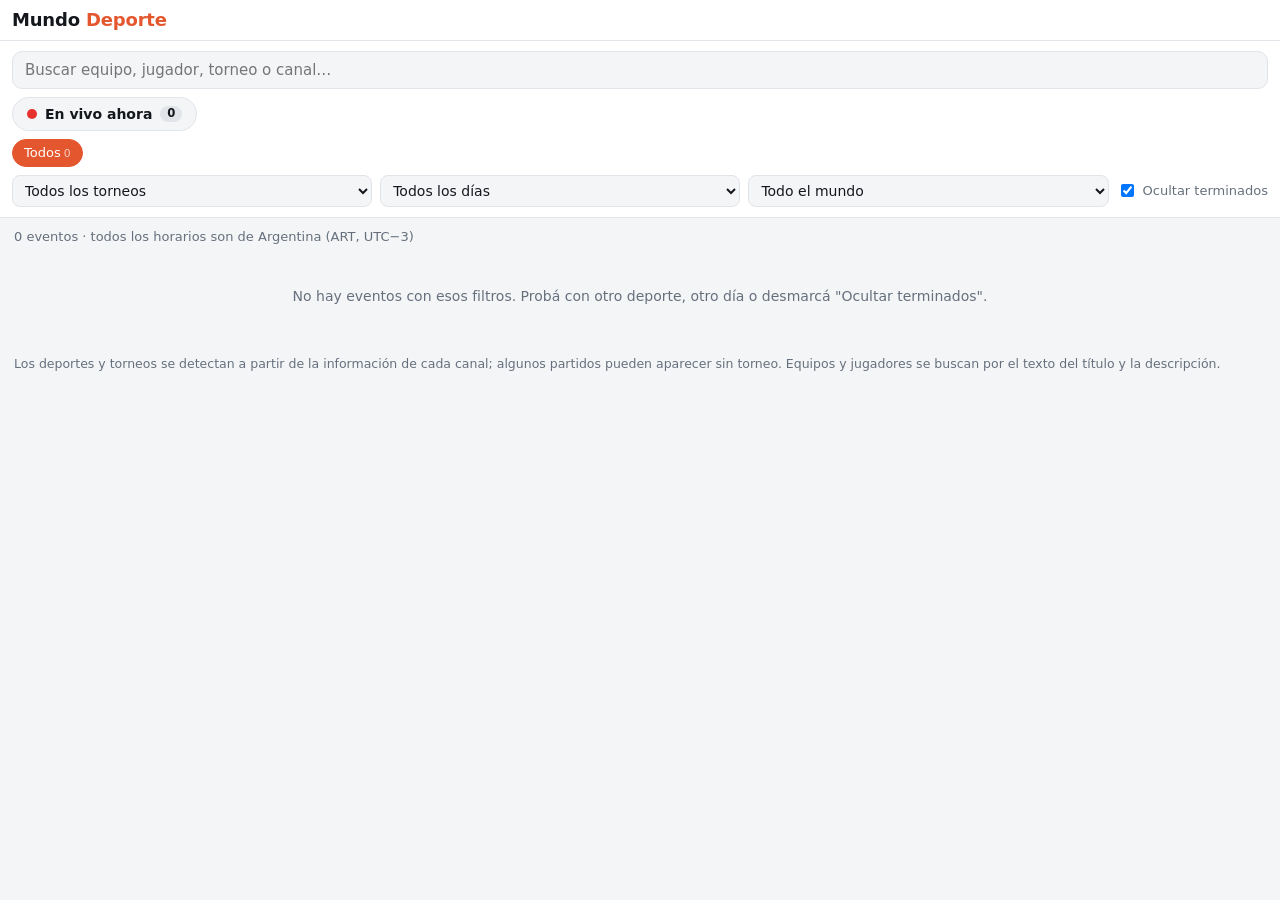
==== index.html @ c94057aa "Mundo Deporte: buscador mundial de deportes (torneos, equipos, jugadores, en vivo) Co-Authored-By: C" ====
<!doctype html>
<html lang="es-AR">
<head>
<meta charset="utf-8">
<meta name="viewport" content="width=device-width, initial-scale=1, viewport-fit=cover">
<title>Mundo Deporte</title>
<meta name="description" content="Todo el deporte del mundo: buscá por deporte, torneo, equipo o jugador y mirá canal y horario de Argentina.">
<meta name="theme-color" content="#0f1115">
<link rel="manifest" href="manifest.webmanifest">
<link rel="icon" href="icons/icon.svg" type="image/svg+xml">
<link rel="apple-touch-icon" href="icons/icon-192.png">
<meta name="apple-mobile-web-app-capable" content="yes">
<meta name="mobile-web-app-capable" content="yes">
<link rel="stylesheet" href="styles.css">
</head>
<body data-view="sports">
<header class="top">
  <div class="top-row">
    <h1>Mundo <span>Deporte</span></h1>
    <div class="actions" id="guideActions">
      <button id="zoomOut" class="icon-btn" aria-label="Alejar">−</button>
      <button id="zoomIn" class="icon-btn" aria-label="Acercar">+</button>
      <button id="nowBtn" class="pill strong">Ahora</button>
    </div>
  </div>
  <div class="tabs" role="tablist" aria-label="Sección">
    <button id="tabGuide" role="tab" aria-selected="true">📺 Guía</button>
    <button id="tabSports" role="tab" aria-selected="false">🏆 Deportes</button>
  </div>
  <div id="guideBar">
    <nav id="days" class="days" aria-label="Día"></nav>
    <div class="filters">
      <div id="providers" class="chips" role="group" aria-label="Proveedor"></div>
      <select id="category" aria-label="Categoría"></select>
      <input id="search" type="search" placeholder="Buscar canal o programa" aria-label="Buscar">
    </div>
    <div id="banner" class="banner" hidden></div>
  </div>
</header>

<main id="grid" class="grid" tabindex="0" aria-label="Grilla de programación"></main>
<section id="sports" class="sports" aria-label="Deportes" hidden></section>

<dialog id="sheet">
  <form method="dialog"><button class="close" aria-label="Cerrar">×</button></form>
  <div id="sheetBody"></div>
</dialog>

<script src="app.js"></script>
<script src="sports.js"></script>
</body>
</html>
---- styles.css ----
:root{
  --bg:#f4f5f7; --panel:#ffffff; --ink:#14171c; --muted:#66707d; --line:#e1e4e9;
  --accent:#e4572e; --now:#e4572e;
  --chan-w:92px; --row-h:58px; --ppm:4.2px; --head-h:34px;
  --c-news:#2f6fed; --c-sports:#1f9d62; --c-movies:#8a4fd6; --c-series:#c2477f;
  --c-kids:#e0912b; --c-docs:#0f8f9a; --c-music:#d6486a; --c-ent:#5b6678;
}
@media (prefers-color-scheme:dark){
  :root:not([data-theme="light"]){
    --bg:#0f1115; --panel:#181b21; --ink:#eef0f3; --muted:#98a1ad; --line:#272b33;
  }
}
*{box-sizing:border-box}
html,body{height:100%;margin:0}
body{background:var(--bg);color:var(--ink);font:14px/1.35 system-ui,-apple-system,"Segoe UI",Roboto,sans-serif;
  display:flex;flex-direction:column;-webkit-tap-highlight-color:transparent;overscroll-behavior:none}
.top{background:var(--panel);border-bottom:1px solid var(--line);padding:8px 12px 8px;padding-top:max(8px,env(safe-area-inset-top));flex:none}
.top-row{display:flex;align-items:center;justify-content:space-between;gap:8px}
h1{font-size:18px;margin:0;letter-spacing:-.01em}
h1 span{color:var(--accent)}
.actions{display:flex;gap:6px;align-items:center}
button,select,input{font:inherit;color:inherit}
.icon-btn,.pill{border:1px solid var(--line);background:var(--bg);border-radius:999px;height:32px;min-width:32px;padding:0 12px;cursor:pointer}
.icon-btn{padding:0;font-size:18px}
.pill.strong{background:var(--accent);border-color:var(--accent);color:#fff;font-weight:600}
.days{display:flex;gap:6px;overflow-x:auto;padding:8px 0 2px;scrollbar-width:none}
.days::-webkit-scrollbar{display:none}
.day{flex:1 0 auto;min-width:64px;border:1px solid var(--line);background:var(--bg);border-radius:10px;padding:5px 10px;cursor:pointer;text-align:center}
.day b{display:block;font-size:13px}
.day small{color:var(--muted);font-size:11px}
.day[aria-pressed="true"]{background:var(--ink);color:var(--bg);border-color:var(--ink)}
.day[aria-pressed="true"] small{color:inherit;opacity:.75}
.filters{display:flex;gap:8px;flex-wrap:wrap;align-items:center;padding-top:6px}
.chips{display:flex;gap:6px;flex-wrap:wrap}
.chip{border:1px solid var(--line);background:var(--bg);border-radius:999px;padding:4px 11px;cursor:pointer;font-size:13px}
.chip[aria-pressed="true"]{background:var(--accent);border-color:var(--accent);color:#fff}
select,input[type=search]{border:1px solid var(--line);background:var(--bg);border-radius:8px;height:32px;padding:0 8px}
input[type=search]{flex:1 1 150px;min-width:120px}
.banner{margin-top:8px;padding:6px 10px;border-radius:8px;background:#fff3cd;color:#5c4400;font-size:12.5px}
@media (prefers-color-scheme:dark){.banner{background:#3a3115;color:#ffe08a}}

.grid{flex:1;overflow:auto;position:relative;background:var(--bg);outline:none;-webkit-overflow-scrolling:touch}
.inner{position:relative;width:calc(var(--chan-w) + 1440 * var(--ppm))}
.ruler{position:sticky;top:0;z-index:5;height:var(--head-h);display:flex;background:var(--panel);border-bottom:1px solid var(--line)}
.ruler .corner{position:sticky;left:0;z-index:6;flex:none;width:var(--chan-w);background:var(--panel);border-right:1px solid var(--line)}
.ruler .hours{position:relative;flex:none;width:calc(1440 * var(--ppm))}
.hour{position:absolute;top:0;height:100%;padding:8px 0 0 6px;font-size:12px;color:var(--muted);border-left:1px solid var(--line);
  left:calc(var(--m) * var(--ppm));font-variant-numeric:tabular-nums}
.row{display:flex;height:var(--row-h);border-bottom:1px solid var(--line)}
.chan{position:sticky;left:0;z-index:4;flex:none;width:var(--chan-w);background:var(--panel);border-right:1px solid var(--line);
  display:flex;align-items:center;gap:4px;padding:0 6px;overflow:hidden}
.chan .name{font-weight:600;font-size:12.5px;line-height:1.15;flex:1;min-width:0;overflow:hidden;display:-webkit-box;-webkit-line-clamp:2;-webkit-box-orient:vertical}
.star{border:0;background:none;cursor:pointer;font-size:16px;color:var(--muted);padding:2px;line-height:1}
.star[aria-pressed="true"]{color:#f2b01e}
.track{position:relative;flex:none;width:calc(1440 * var(--ppm));
  background-image:linear-gradient(to right,var(--line) 1px,transparent 1px);background-size:calc(60 * var(--ppm)) 100%}
.prog{position:absolute;top:4px;bottom:4px;left:calc(var(--s) * var(--ppm));width:calc(var(--d) * var(--ppm) - 3px);
  background:var(--panel);border:1px solid var(--line);border-left:4px solid var(--cat,var(--c-ent));border-radius:8px;
  overflow:clip;cursor:pointer;text-align:left;padding:0;display:block}
.prog:focus-visible{outline:2px solid var(--accent)}
.prog .in{position:sticky;left:calc(var(--chan-w) + 6px);display:block;padding:4px 8px;max-width:max-content}
.prog b{display:block;font-size:13px;white-space:nowrap;overflow:hidden;text-overflow:ellipsis}
.prog small{display:block;color:var(--muted);font-size:11px;white-space:nowrap}
.prog.past{opacity:.55}
.prog.live{background:color-mix(in srgb,var(--cat) 14%,var(--panel));border-color:var(--cat)}
.prog.hit{outline:2px solid var(--accent)}
.nowline{position:absolute;top:0;bottom:0;width:2px;background:var(--now);z-index:3;pointer-events:none;
  left:calc(var(--chan-w) + var(--m) * var(--ppm))}
.nowline::before{content:"";position:absolute;top:var(--head-h);left:-4px;width:10px;height:10px;border-radius:50%;background:var(--now)}
.empty{padding:40px 16px;text-align:center;color:var(--muted)}
.t-news{--cat:var(--c-news)}.t-sports{--cat:var(--c-sports)}.t-movies{--cat:var(--c-movies)}.t-series{--cat:var(--c-series)}
.t-kids{--cat:var(--c-kids)}.t-docs{--cat:var(--c-docs)}.t-music{--cat:var(--c-music)}.t-ent{--cat:var(--c-ent)}

dialog{border:0;border-radius:16px;padding:20px;width:min(520px,calc(100vw - 24px));background:var(--panel);color:var(--ink);box-shadow:0 20px 60px #0007}
dialog::backdrop{background:#0008}
dialog .close{position:absolute;top:8px;right:10px;border:0;background:none;font-size:26px;cursor:pointer;color:var(--muted)}
#sheetBody h2{margin:0 28px 4px 0;font-size:20px;line-height:1.2}
#sheetBody .meta{color:var(--muted);margin-bottom:12px}
#sheetBody .tag{display:inline-block;background:var(--cat);color:#fff;border-radius:999px;padding:1px 10px;font-size:12px;margin-bottom:10px}
#sheetBody p{margin:0 0 10px}
@media (max-width:640px){
  :root{--chan-w:76px;--row-h:54px}
  h1{font-size:16px}
  dialog{margin:auto auto 0;border-bottom-left-radius:0;border-bottom-right-radius:0;width:100vw;max-width:100vw;padding-bottom:max(20px,env(safe-area-inset-bottom))}
}

/* ---------- Pestañas y sección Deportes ---------- */
[hidden]{display:none!important}
.tabs{display:flex;gap:6px;margin-top:8px}
.tabs button{flex:1;height:34px;border:1px solid var(--line);background:var(--bg);border-radius:10px;cursor:pointer;font-weight:600}
.tabs button[aria-selected="true"]{background:var(--ink);color:var(--bg);border-color:var(--ink)}
body[data-view="sports"] #guideBar,body[data-view="sports"] #grid,body[data-view="sports"] #guideActions{display:none}
.sports{flex:1;overflow:auto;background:var(--bg);-webkit-overflow-scrolling:touch}
.sp-bar{position:sticky;top:0;z-index:5;background:var(--panel);border-bottom:1px solid var(--line);padding:10px 12px}
.sp-bar input[type=search]{width:100%;height:38px;font-size:15px;padding:0 12px;border-radius:10px}
.sp-chips{display:flex;gap:6px;overflow-x:auto;padding:8px 0 4px;scrollbar-width:none}
.sp-chips::-webkit-scrollbar{display:none}
.sp-chips .chip{flex:none;white-space:nowrap}
.sp-chips .chip small{opacity:.7;margin-left:3px}
.sp-row{display:flex;gap:8px;flex-wrap:wrap;align-items:center;padding-top:4px}
.sp-row select{flex:1 1 130px;min-width:0}
.sp-row label{display:flex;gap:6px;align-items:center;font-size:13px;color:var(--muted);white-space:nowrap}
.sp-sum{padding:10px 14px 2px;color:var(--muted);font-size:13px}
.sp-day{position:sticky;top:var(--sp-bar-h,150px);margin:0;padding:8px 14px;background:var(--bg);font-size:13px;font-weight:700;color:var(--muted);text-transform:capitalize;z-index:3}
.ev{display:flex;gap:12px;align-items:center;width:calc(100% - 24px);margin:0 12px 8px;padding:10px 12px;text-align:left;
  background:var(--panel);border:1px solid var(--line);border-left:5px solid var(--cat,var(--c-ent));border-radius:10px;cursor:pointer}
.ev.past{opacity:.5}
.ev .when{flex:none;width:52px;font-variant-numeric:tabular-nums}
.ev .when b{display:block;font-size:15px}
.ev .when small{color:var(--muted);font-size:11px}
.ev .what{flex:1;min-width:0}
.ev .ttl{font-weight:600;line-height:1.25;overflow-wrap:anywhere}
.ev .sub{margin-top:3px;font-size:12.5px;color:var(--muted);display:flex;gap:6px;flex-wrap:wrap;align-items:center}
.ev .sub .tg{background:color-mix(in srgb,var(--cat) 16%,var(--panel));color:var(--ink);border-radius:999px;padding:0 8px}
.ev .sub .ch{font-weight:600;color:var(--ink)}
.ev .live{flex:none;background:#e5322d;color:#fff;font-size:11px;font-weight:700;border-radius:6px;padding:2px 6px}
.sp-more{display:block;margin:8px auto 24px;padding:8px 18px;border:1px solid var(--line);background:var(--panel);border-radius:999px;cursor:pointer}
.sp-note{margin:10px 14px 24px;font-size:12.5px;color:var(--muted)}
.s-futbol,.s-futsal{--cat:#1f9d62}.s-tenis,.s-padel,.s-tenis_mesa{--cat:#c9a40a}.s-basquet{--cat:#e0912b}.s-voley{--cat:#d6486a}
.s-automovilismo{--cat:#d93a3a}.s-rugby{--cat:#8a4fd6}.s-hockey,.s-golf{--cat:#0f8f9a}.s-combate,.s-lucha{--cat:#a33}
.s-nfl,.s-beisbol{--cat:#2f6fed}.s-olimpico{--cat:#caa400}.s-otros{--cat:var(--c-ent)}
.live-btn{display:inline-flex;align-items:center;gap:8px;margin-top:8px;height:34px;padding:0 14px;border:1px solid var(--line);background:var(--bg);border-radius:999px;font-weight:700;cursor:pointer}
.live-btn .dot{width:10px;height:10px;border-radius:50%;background:#e5322d}
.live-btn small{background:var(--line);border-radius:999px;padding:0 7px;font-weight:600}
.live-btn[aria-pressed="true"]{background:#e5322d;border-color:#e5322d;color:#fff}
.live-btn[aria-pressed="true"] .dot{background:#fff;animation:pulse 1.4s infinite}
.live-btn[aria-pressed="true"] small{background:#ffffff33;color:#fff}
@keyframes pulse{50%{opacity:.35}}
.sp-row label:has(input:disabled){opacity:.45}
.ev .when small{white-space:nowrap}
.ev .when{width:62px}

/* Vista de torneo */
.tv-back{margin-left:12px;background:none;border:0;color:var(--accent);padding:8px 0;font:inherit;cursor:pointer}
.tv-head{margin-left:12px;margin-right:12px;color:var(--ink);background:var(--panel);border-left:4px solid var(--cat,#888);border-radius:10px;padding:12px 14px;margin:4px 0 10px}
.tv-name{font-size:1.2rem;font-weight:700}
.tv-meta,.tv-ch{opacity:.75;font-size:.85rem;margin-top:3px}
.tv-phase{margin-top:6px}
.tv-rounds{margin:0 12px;overflow-x:auto;flex-wrap:nowrap;padding-bottom:6px}
.tl{margin:0 12px}
.mt .live{flex:none;background:#e5322d;color:#fff;font-size:11px;font-weight:700;border-radius:6px;padding:2px 6px}
.mt{color:var(--ink);display:flex;align-items:center;gap:10px;width:100%;text-align:left;background:var(--panel);border:1px solid var(--line);border-left:5px solid var(--cat,#888);border-radius:10px;padding:10px 12px;margin:6px 0;font:inherit;cursor:pointer;position:relative}
.mt.past{opacity:.5}
.mt .when{display:flex;flex-direction:column;min-width:44px}
.mt .vs{display:grid;grid-template-columns:1fr auto 1fr;gap:2px 8px;flex:1;align-items:center}
.mt .rd{grid-column:1/-1;font-size:.72rem;text-transform:uppercase;letter-spacing:.04em;opacity:.7}
.rd{font-size:.72rem;opacity:.8}
.mt .side{font-weight:600;overflow-wrap:anywhere}
.mt .side:last-of-type{text-align:right}
.mt .x{opacity:.5;font-size:.75rem}
.mt .sub{grid-column:1/-1;font-size:.78rem;opacity:.75}
.tg[data-t]{cursor:pointer;text-decoration:underline dotted}

.tabs{display:none}
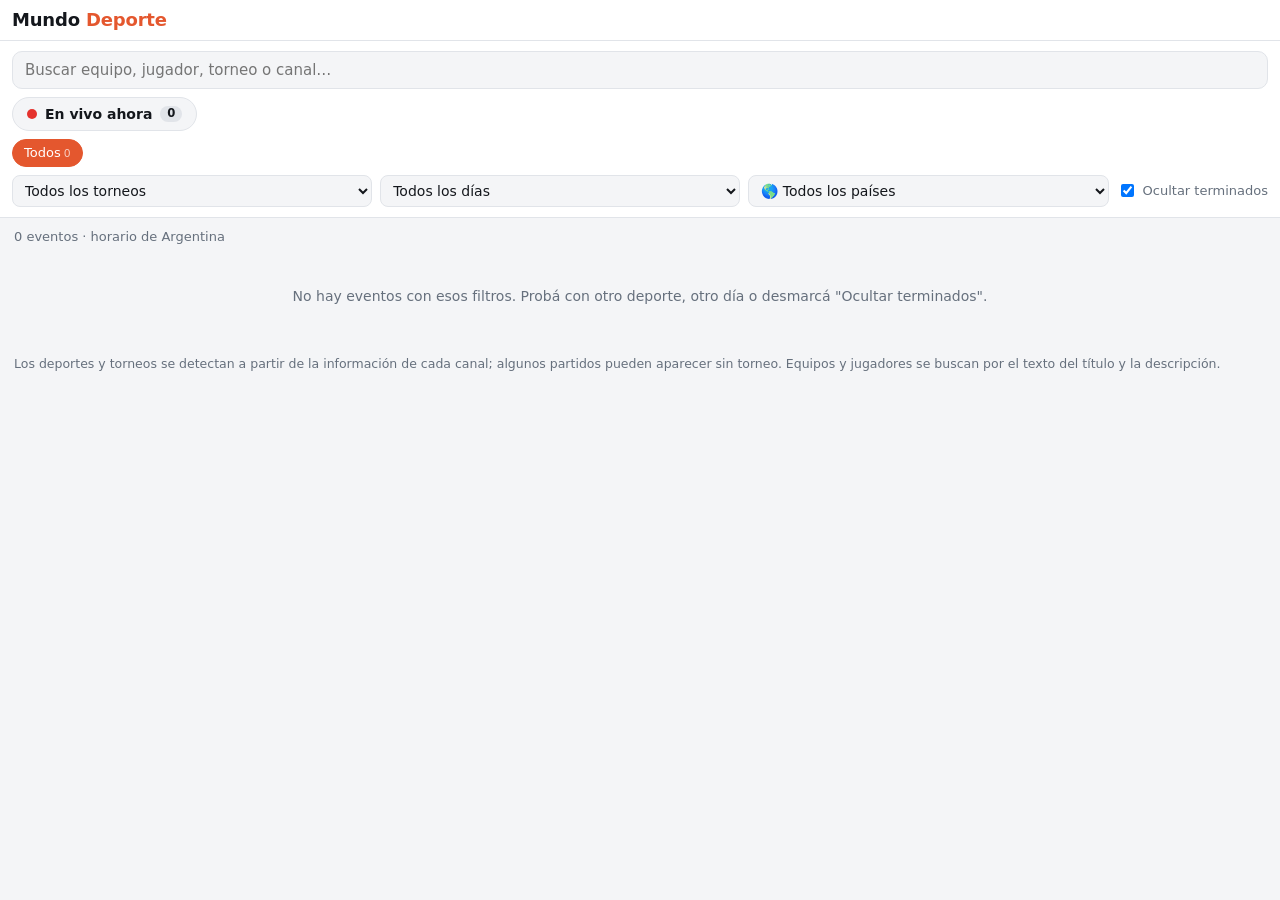
==== commit 795b687d: "Mundo Deporte: sin guía de TV, EN VIVO estricto, filtro de países, orden por relevancia, tablas y fi" ====
--- a/index.html
+++ b/index.html
@@ -17,36 +17,17 @@
 <header class="top">
   <div class="top-row">
     <h1>Mundo <span>Deporte</span></h1>
-    <div class="actions" id="guideActions">
-      <button id="zoomOut" class="icon-btn" aria-label="Alejar">−</button>
-      <button id="zoomIn" class="icon-btn" aria-label="Acercar">+</button>
-      <button id="nowBtn" class="pill strong">Ahora</button>
-    </div>
-  </div>
-  <div class="tabs" role="tablist" aria-label="Sección">
-    <button id="tabGuide" role="tab" aria-selected="true">📺 Guía</button>
-    <button id="tabSports" role="tab" aria-selected="false">🏆 Deportes</button>
-  </div>
-  <div id="guideBar">
-    <nav id="days" class="days" aria-label="Día"></nav>
-    <div class="filters">
-      <div id="providers" class="chips" role="group" aria-label="Proveedor"></div>
-      <select id="category" aria-label="Categoría"></select>
-      <input id="search" type="search" placeholder="Buscar canal o programa" aria-label="Buscar">
-    </div>
-    <div id="banner" class="banner" hidden></div>
   </div>
 </header>
 
-<main id="grid" class="grid" tabindex="0" aria-label="Grilla de programación"></main>
-<section id="sports" class="sports" aria-label="Deportes" hidden></section>
+<section id="sports" class="sports" aria-label="Deportes"></section>
 
 <dialog id="sheet">
   <form method="dialog"><button class="close" aria-label="Cerrar">×</button></form>
   <div id="sheetBody"></div>
 </dialog>
 
-<script src="app.js"></script>
+<script src="util.js"></script>
 <script src="sports.js"></script>
 </body>
 </html>
--- a/styles.css
+++ b/styles.css
@@ -152,3 +152,11 @@
 .tg[data-t]{cursor:pointer;text-decoration:underline dotted}
 
 .tabs{display:none}
+.tv-views{margin:0 12px 6px}
+.tb-wrap{margin:0 12px 12px;overflow-x:auto}
+.tb{width:100%;border-collapse:collapse;font-size:13.5px;background:var(--panel);border:1px solid var(--line);border-radius:10px}
+.tb th,.tb td{padding:7px 6px;text-align:center;border-bottom:1px solid var(--line);font-variant-numeric:tabular-nums}
+.tb .nm,.tb th:nth-child(2){text-align:left;font-weight:600}
+.tb th{color:var(--muted);font-size:12px}
+.tb tr:nth-child(-n+4) td:first-child{box-shadow:inset 3px 0 var(--c-sports)}
+.tv-hits{margin:6px 12px}.tv-lbl{align-self:center;color:var(--muted);font-size:13px}
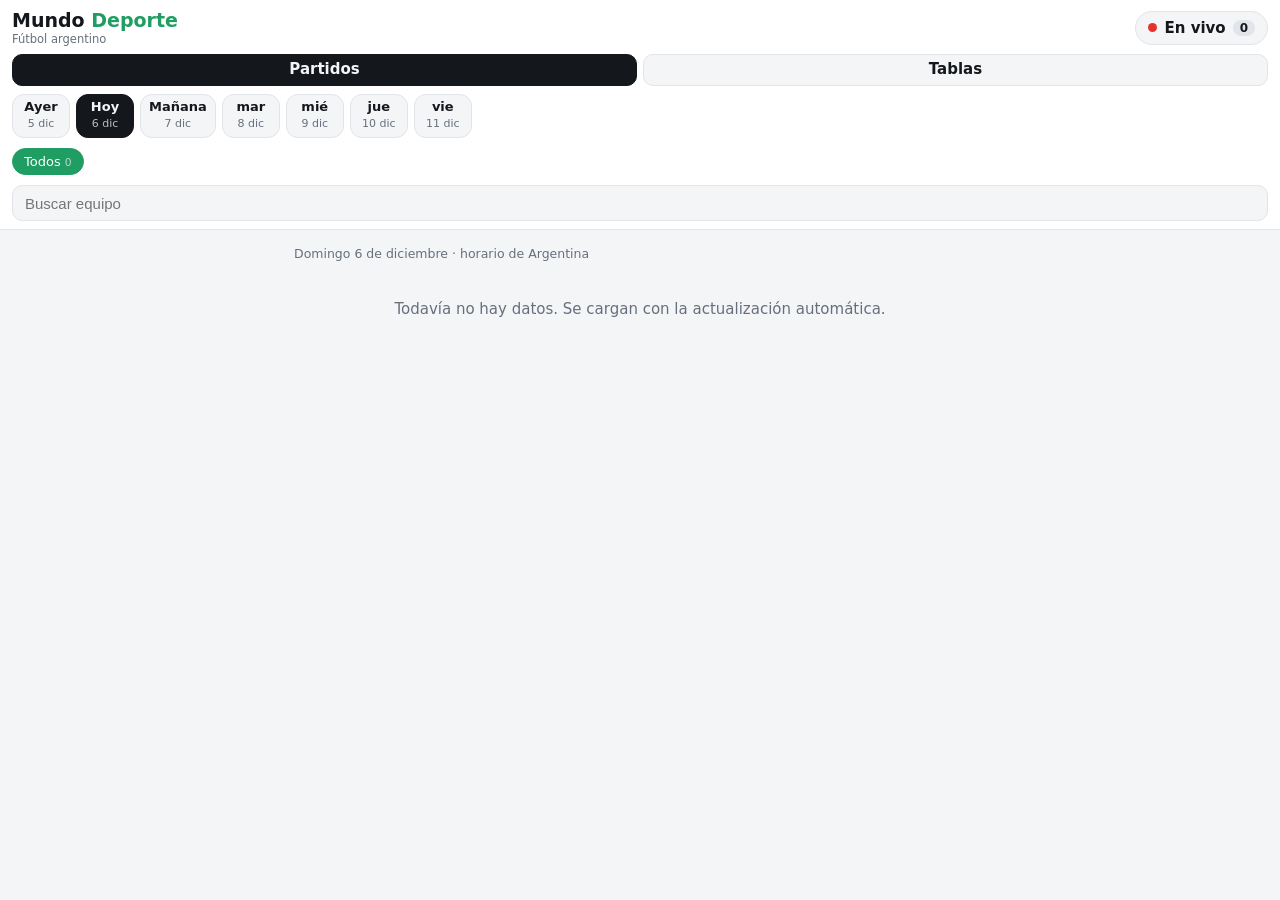
==== commit c348d7bb: "Mundo Deporte desde cero: fútbol argentino (se elimina la guía de TV y el buscador mundial anterior)" ====
--- a/index.html
+++ b/index.html
@@ -4,7 +4,7 @@
 <meta charset="utf-8">
 <meta name="viewport" content="width=device-width, initial-scale=1, viewport-fit=cover">
 <title>Mundo Deporte</title>
-<meta name="description" content="Todo el deporte del mundo: buscá por deporte, torneo, equipo o jugador y mirá canal y horario de Argentina.">
+<meta name="description" content="Fútbol argentino: partidos del día, resultados en vivo y tablas. Horario de Argentina.">
 <meta name="theme-color" content="#0f1115">
 <link rel="manifest" href="manifest.webmanifest">
 <link rel="icon" href="icons/icon.svg" type="image/svg+xml">
@@ -13,21 +13,20 @@
 <meta name="mobile-web-app-capable" content="yes">
 <link rel="stylesheet" href="styles.css">
 </head>
-<body data-view="sports">
+<body>
 <header class="top">
   <div class="top-row">
-    <h1>Mundo <span>Deporte</span></h1>
+    <h1>Mundo <span>Deporte</span><small>Fútbol argentino</small></h1>
+    <button class="live-btn" id="liveBtn" aria-pressed="false"><span class="dot"></span> En vivo <small id="liveN"></small></button>
   </div>
+  <div class="tabs" role="tablist"><button id="tabM" role="tab" aria-selected="true">Partidos</button><button id="tabT" role="tab" aria-selected="false">Tablas</button></div>
+  <nav id="days" class="days" aria-label="Día"></nav>
+  <div id="tours" class="chips" role="group" aria-label="Torneo"></div>
+  <input id="q" type="search" placeholder="Buscar equipo" aria-label="Buscar equipo" autocomplete="off">
 </header>
-
-<section id="sports" class="sports" aria-label="Deportes"></section>
-
-<dialog id="sheet">
-  <form method="dialog"><button class="close" aria-label="Cerrar">×</button></form>
-  <div id="sheetBody"></div>
-</dialog>
-
-<script src="util.js"></script>
-<script src="sports.js"></script>
+<main id="main"></main>
+<dialog id="sheet"><form method="dialog"><button class="close" aria-label="Cerrar">×</button></form><div id="sheetBody"></div></dialog>
+<script src="app.js"></script>
+<script>if ("serviceWorker" in navigator) navigator.serviceWorker.register("sw.js").catch(() => {});</script>
 </body>
 </html>
--- a/styles.css
+++ b/styles.css
@@ -1,162 +1,76 @@
-:root{
-  --bg:#f4f5f7; --panel:#ffffff; --ink:#14171c; --muted:#66707d; --line:#e1e4e9;
-  --accent:#e4572e; --now:#e4572e;
-  --chan-w:92px; --row-h:58px; --ppm:4.2px; --head-h:34px;
-  --c-news:#2f6fed; --c-sports:#1f9d62; --c-movies:#8a4fd6; --c-series:#c2477f;
-  --c-kids:#e0912b; --c-docs:#0f8f9a; --c-music:#d6486a; --c-ent:#5b6678;
-}
-@media (prefers-color-scheme:dark){
-  :root:not([data-theme="light"]){
-    --bg:#0f1115; --panel:#181b21; --ink:#eef0f3; --muted:#98a1ad; --line:#272b33;
-  }
-}
+:root{--bg:#f4f5f7;--panel:#fff;--ink:#14171c;--muted:#66707d;--line:#e1e4e9;--accent:#1f9d62;--live:#e5322d}
+@media (prefers-color-scheme:dark){:root{--bg:#0f1115;--panel:#181b21;--ink:#eef0f3;--muted:#98a1ad;--line:#272b33}}
 *{box-sizing:border-box}
-html,body{height:100%;margin:0}
-body{background:var(--bg);color:var(--ink);font:14px/1.35 system-ui,-apple-system,"Segoe UI",Roboto,sans-serif;
-  display:flex;flex-direction:column;-webkit-tap-highlight-color:transparent;overscroll-behavior:none}
-.top{background:var(--panel);border-bottom:1px solid var(--line);padding:8px 12px 8px;padding-top:max(8px,env(safe-area-inset-top));flex:none}
-.top-row{display:flex;align-items:center;justify-content:space-between;gap:8px}
-h1{font-size:18px;margin:0;letter-spacing:-.01em}
+html{-webkit-text-size-adjust:100%}
+body{margin:0;background:var(--bg);color:var(--ink);font:15px/1.35 system-ui,-apple-system,"Segoe UI",Roboto,sans-serif;padding-bottom:env(safe-area-inset-bottom)}
+[hidden]{display:none!important}
+button{font:inherit;color:inherit;cursor:pointer}
+.top{position:sticky;top:0;z-index:10;background:var(--panel);border-bottom:1px solid var(--line);padding:10px 12px 8px;padding-top:max(10px,env(safe-area-inset-top))}
+.top-row{display:flex;align-items:center;justify-content:space-between;gap:10px}
+h1{margin:0;font-size:19px;line-height:1.1}
 h1 span{color:var(--accent)}
-.actions{display:flex;gap:6px;align-items:center}
-button,select,input{font:inherit;color:inherit}
-.icon-btn,.pill{border:1px solid var(--line);background:var(--bg);border-radius:999px;height:32px;min-width:32px;padding:0 12px;cursor:pointer}
-.icon-btn{padding:0;font-size:18px}
-.pill.strong{background:var(--accent);border-color:var(--accent);color:#fff;font-weight:600}
+h1 small{display:block;font-size:11.5px;font-weight:500;color:var(--muted);margin-top:2px}
+.live-btn{display:inline-flex;align-items:center;gap:7px;border:1px solid var(--line);background:var(--bg);border-radius:999px;padding:6px 12px;font-weight:600}
+.live-btn .dot{width:9px;height:9px;border-radius:50%;background:var(--live)}
+.live-btn small{background:var(--line);border-radius:999px;padding:0 7px;font-size:12px}
+.live-btn[aria-pressed="true"]{background:var(--live);border-color:var(--live);color:#fff}
+.live-btn[aria-pressed="true"] .dot{background:#fff;animation:pulse 1.2s infinite}
+.live-btn[aria-pressed="true"] small{background:rgba(255,255,255,.25)}
+@keyframes pulse{50%{opacity:.25}}
+.tabs{display:flex;gap:6px;margin-top:8px}
+.tabs button{flex:1;height:32px;border:1px solid var(--line);background:var(--bg);border-radius:10px;font-weight:600}
+.tabs button[aria-selected="true"]{background:var(--ink);color:var(--bg);border-color:var(--ink)}
 .days{display:flex;gap:6px;overflow-x:auto;padding:8px 0 2px;scrollbar-width:none}
-.days::-webkit-scrollbar{display:none}
-.day{flex:1 0 auto;min-width:64px;border:1px solid var(--line);background:var(--bg);border-radius:10px;padding:5px 10px;cursor:pointer;text-align:center}
-.day b{display:block;font-size:13px}
-.day small{color:var(--muted);font-size:11px}
-.day[aria-pressed="true"]{background:var(--ink);color:var(--bg);border-color:var(--ink)}
-.day[aria-pressed="true"] small{color:inherit;opacity:.75}
-.filters{display:flex;gap:8px;flex-wrap:wrap;align-items:center;padding-top:6px}
-.chips{display:flex;gap:6px;flex-wrap:wrap}
-.chip{border:1px solid var(--line);background:var(--bg);border-radius:999px;padding:4px 11px;cursor:pointer;font-size:13px}
+.days::-webkit-scrollbar,.chips::-webkit-scrollbar{display:none}
+.days button{flex:none;min-width:58px;border:1px solid var(--line);background:var(--bg);border-radius:12px;padding:5px 8px;text-align:center;line-height:1.15}
+.days button b{display:block;font-size:13px}
+.days button small{color:var(--muted);font-size:11px}
+.days button[aria-pressed="true"]{background:var(--ink);color:var(--bg);border-color:var(--ink)}
+.days button[aria-pressed="true"] small{color:inherit;opacity:.75}
+.chips{display:flex;gap:6px;overflow-x:auto;padding:8px 0 2px;scrollbar-width:none}
+.chip{flex:none;white-space:nowrap;border:1px solid var(--line);background:var(--bg);border-radius:999px;padding:4px 11px;font-size:13px}
+.chip small{opacity:.65;margin-left:4px}
 .chip[aria-pressed="true"]{background:var(--accent);border-color:var(--accent);color:#fff}
-select,input[type=search]{border:1px solid var(--line);background:var(--bg);border-radius:8px;height:32px;padding:0 8px}
-input[type=search]{flex:1 1 150px;min-width:120px}
-.banner{margin-top:8px;padding:6px 10px;border-radius:8px;background:#fff3cd;color:#5c4400;font-size:12.5px}
-@media (prefers-color-scheme:dark){.banner{background:#3a3115;color:#ffe08a}}
-
-.grid{flex:1;overflow:auto;position:relative;background:var(--bg);outline:none;-webkit-overflow-scrolling:touch}
-.inner{position:relative;width:calc(var(--chan-w) + 1440 * var(--ppm))}
-.ruler{position:sticky;top:0;z-index:5;height:var(--head-h);display:flex;background:var(--panel);border-bottom:1px solid var(--line)}
-.ruler .corner{position:sticky;left:0;z-index:6;flex:none;width:var(--chan-w);background:var(--panel);border-right:1px solid var(--line)}
-.ruler .hours{position:relative;flex:none;width:calc(1440 * var(--ppm))}
-.hour{position:absolute;top:0;height:100%;padding:8px 0 0 6px;font-size:12px;color:var(--muted);border-left:1px solid var(--line);
-  left:calc(var(--m) * var(--ppm));font-variant-numeric:tabular-nums}
-.row{display:flex;height:var(--row-h);border-bottom:1px solid var(--line)}
-.chan{position:sticky;left:0;z-index:4;flex:none;width:var(--chan-w);background:var(--panel);border-right:1px solid var(--line);
-  display:flex;align-items:center;gap:4px;padding:0 6px;overflow:hidden}
-.chan .name{font-weight:600;font-size:12.5px;line-height:1.15;flex:1;min-width:0;overflow:hidden;display:-webkit-box;-webkit-line-clamp:2;-webkit-box-orient:vertical}
-.star{border:0;background:none;cursor:pointer;font-size:16px;color:var(--muted);padding:2px;line-height:1}
-.star[aria-pressed="true"]{color:#f2b01e}
-.track{position:relative;flex:none;width:calc(1440 * var(--ppm));
-  background-image:linear-gradient(to right,var(--line) 1px,transparent 1px);background-size:calc(60 * var(--ppm)) 100%}
-.prog{position:absolute;top:4px;bottom:4px;left:calc(var(--s) * var(--ppm));width:calc(var(--d) * var(--ppm) - 3px);
-  background:var(--panel);border:1px solid var(--line);border-left:4px solid var(--cat,var(--c-ent));border-radius:8px;
-  overflow:clip;cursor:pointer;text-align:left;padding:0;display:block}
-.prog:focus-visible{outline:2px solid var(--accent)}
-.prog .in{position:sticky;left:calc(var(--chan-w) + 6px);display:block;padding:4px 8px;max-width:max-content}
-.prog b{display:block;font-size:13px;white-space:nowrap;overflow:hidden;text-overflow:ellipsis}
-.prog small{display:block;color:var(--muted);font-size:11px;white-space:nowrap}
-.prog.past{opacity:.55}
-.prog.live{background:color-mix(in srgb,var(--cat) 14%,var(--panel));border-color:var(--cat)}
-.prog.hit{outline:2px solid var(--accent)}
-.nowline{position:absolute;top:0;bottom:0;width:2px;background:var(--now);z-index:3;pointer-events:none;
-  left:calc(var(--chan-w) + var(--m) * var(--ppm))}
-.nowline::before{content:"";position:absolute;top:var(--head-h);left:-4px;width:10px;height:10px;border-radius:50%;background:var(--now)}
-.empty{padding:40px 16px;text-align:center;color:var(--muted)}
-.t-news{--cat:var(--c-news)}.t-sports{--cat:var(--c-sports)}.t-movies{--cat:var(--c-movies)}.t-series{--cat:var(--c-series)}
-.t-kids{--cat:var(--c-kids)}.t-docs{--cat:var(--c-docs)}.t-music{--cat:var(--c-music)}.t-ent{--cat:var(--c-ent)}
-
-dialog{border:0;border-radius:16px;padding:20px;width:min(520px,calc(100vw - 24px));background:var(--panel);color:var(--ink);box-shadow:0 20px 60px #0007}
-dialog::backdrop{background:#0008}
-dialog .close{position:absolute;top:8px;right:10px;border:0;background:none;font-size:26px;cursor:pointer;color:var(--muted)}
-#sheetBody h2{margin:0 28px 4px 0;font-size:20px;line-height:1.2}
-#sheetBody .meta{color:var(--muted);margin-bottom:12px}
-#sheetBody .tag{display:inline-block;background:var(--cat);color:#fff;border-radius:999px;padding:1px 10px;font-size:12px;margin-bottom:10px}
-#sheetBody p{margin:0 0 10px}
-@media (max-width:640px){
-  :root{--chan-w:76px;--row-h:54px}
-  h1{font-size:16px}
-  dialog{margin:auto auto 0;border-bottom-left-radius:0;border-bottom-right-radius:0;width:100vw;max-width:100vw;padding-bottom:max(20px,env(safe-area-inset-bottom))}
-}
-
-/* ---------- Pestañas y sección Deportes ---------- */
-[hidden]{display:none!important}
-.tabs{display:flex;gap:6px;margin-top:8px}
-.tabs button{flex:1;height:34px;border:1px solid var(--line);background:var(--bg);border-radius:10px;cursor:pointer;font-weight:600}
-.tabs button[aria-selected="true"]{background:var(--ink);color:var(--bg);border-color:var(--ink)}
-body[data-view="sports"] #guideBar,body[data-view="sports"] #grid,body[data-view="sports"] #guideActions{display:none}
-.sports{flex:1;overflow:auto;background:var(--bg);-webkit-overflow-scrolling:touch}
-.sp-bar{position:sticky;top:0;z-index:5;background:var(--panel);border-bottom:1px solid var(--line);padding:10px 12px}
-.sp-bar input[type=search]{width:100%;height:38px;font-size:15px;padding:0 12px;border-radius:10px}
-.sp-chips{display:flex;gap:6px;overflow-x:auto;padding:8px 0 4px;scrollbar-width:none}
-.sp-chips::-webkit-scrollbar{display:none}
-.sp-chips .chip{flex:none;white-space:nowrap}
-.sp-chips .chip small{opacity:.7;margin-left:3px}
-.sp-row{display:flex;gap:8px;flex-wrap:wrap;align-items:center;padding-top:4px}
-.sp-row select{flex:1 1 130px;min-width:0}
-.sp-row label{display:flex;gap:6px;align-items:center;font-size:13px;color:var(--muted);white-space:nowrap}
-.sp-sum{padding:10px 14px 2px;color:var(--muted);font-size:13px}
-.sp-day{position:sticky;top:var(--sp-bar-h,150px);margin:0;padding:8px 14px;background:var(--bg);font-size:13px;font-weight:700;color:var(--muted);text-transform:capitalize;z-index:3}
-.ev{display:flex;gap:12px;align-items:center;width:calc(100% - 24px);margin:0 12px 8px;padding:10px 12px;text-align:left;
-  background:var(--panel);border:1px solid var(--line);border-left:5px solid var(--cat,var(--c-ent));border-radius:10px;cursor:pointer}
-.ev.past{opacity:.5}
-.ev .when{flex:none;width:52px;font-variant-numeric:tabular-nums}
-.ev .when b{display:block;font-size:15px}
-.ev .when small{color:var(--muted);font-size:11px}
-.ev .what{flex:1;min-width:0}
-.ev .ttl{font-weight:600;line-height:1.25;overflow-wrap:anywhere}
-.ev .sub{margin-top:3px;font-size:12.5px;color:var(--muted);display:flex;gap:6px;flex-wrap:wrap;align-items:center}
-.ev .sub .tg{background:color-mix(in srgb,var(--cat) 16%,var(--panel));color:var(--ink);border-radius:999px;padding:0 8px}
-.ev .sub .ch{font-weight:600;color:var(--ink)}
-.ev .live{flex:none;background:#e5322d;color:#fff;font-size:11px;font-weight:700;border-radius:6px;padding:2px 6px}
-.sp-more{display:block;margin:8px auto 24px;padding:8px 18px;border:1px solid var(--line);background:var(--panel);border-radius:999px;cursor:pointer}
-.sp-note{margin:10px 14px 24px;font-size:12.5px;color:var(--muted)}
-.s-futbol,.s-futsal{--cat:#1f9d62}.s-tenis,.s-padel,.s-tenis_mesa{--cat:#c9a40a}.s-basquet{--cat:#e0912b}.s-voley{--cat:#d6486a}
-.s-automovilismo{--cat:#d93a3a}.s-rugby{--cat:#8a4fd6}.s-hockey,.s-golf{--cat:#0f8f9a}.s-combate,.s-lucha{--cat:#a33}
-.s-nfl,.s-beisbol{--cat:#2f6fed}.s-olimpico{--cat:#caa400}.s-otros{--cat:var(--c-ent)}
-.live-btn{display:inline-flex;align-items:center;gap:8px;margin-top:8px;height:34px;padding:0 14px;border:1px solid var(--line);background:var(--bg);border-radius:999px;font-weight:700;cursor:pointer}
-.live-btn .dot{width:10px;height:10px;border-radius:50%;background:#e5322d}
-.live-btn small{background:var(--line);border-radius:999px;padding:0 7px;font-weight:600}
-.live-btn[aria-pressed="true"]{background:#e5322d;border-color:#e5322d;color:#fff}
-.live-btn[aria-pressed="true"] .dot{background:#fff;animation:pulse 1.4s infinite}
-.live-btn[aria-pressed="true"] small{background:#ffffff33;color:#fff}
-@keyframes pulse{50%{opacity:.35}}
-.sp-row label:has(input:disabled){opacity:.45}
-.ev .when small{white-space:nowrap}
-.ev .when{width:62px}
-
-/* Vista de torneo */
-.tv-back{margin-left:12px;background:none;border:0;color:var(--accent);padding:8px 0;font:inherit;cursor:pointer}
-.tv-head{margin-left:12px;margin-right:12px;color:var(--ink);background:var(--panel);border-left:4px solid var(--cat,#888);border-radius:10px;padding:12px 14px;margin:4px 0 10px}
-.tv-name{font-size:1.2rem;font-weight:700}
-.tv-meta,.tv-ch{opacity:.75;font-size:.85rem;margin-top:3px}
-.tv-phase{margin-top:6px}
-.tv-rounds{margin:0 12px;overflow-x:auto;flex-wrap:nowrap;padding-bottom:6px}
-.tl{margin:0 12px}
-.mt .live{flex:none;background:#e5322d;color:#fff;font-size:11px;font-weight:700;border-radius:6px;padding:2px 6px}
-.mt{color:var(--ink);display:flex;align-items:center;gap:10px;width:100%;text-align:left;background:var(--panel);border:1px solid var(--line);border-left:5px solid var(--cat,#888);border-radius:10px;padding:10px 12px;margin:6px 0;font:inherit;cursor:pointer;position:relative}
-.mt.past{opacity:.5}
-.mt .when{display:flex;flex-direction:column;min-width:44px}
-.mt .vs{display:grid;grid-template-columns:1fr auto 1fr;gap:2px 8px;flex:1;align-items:center}
-.mt .rd{grid-column:1/-1;font-size:.72rem;text-transform:uppercase;letter-spacing:.04em;opacity:.7}
-.rd{font-size:.72rem;opacity:.8}
-.mt .side{font-weight:600;overflow-wrap:anywhere}
-.mt .side:last-of-type{text-align:right}
-.mt .x{opacity:.5;font-size:.75rem}
-.mt .sub{grid-column:1/-1;font-size:.78rem;opacity:.75}
-.tg[data-t]{cursor:pointer;text-decoration:underline dotted}
-
-.tabs{display:none}
-.tv-views{margin:0 12px 6px}
-.tb-wrap{margin:0 12px 12px;overflow-x:auto}
-.tb{width:100%;border-collapse:collapse;font-size:13.5px;background:var(--panel);border:1px solid var(--line);border-radius:10px}
+.chip.zero{opacity:.5}
+#q{width:100%;height:36px;margin-top:8px;border:1px solid var(--line);background:var(--bg);color:var(--ink);border-radius:10px;padding:0 12px;font-size:15px}
+main{padding:6px 0 40px;max-width:720px;margin:0 auto}
+.grp{margin:12px 12px 0}
+.grp h2{margin:0 0 6px;font-size:13px;text-transform:uppercase;letter-spacing:.04em;color:var(--muted);display:flex;justify-content:space-between;align-items:center}
+.grp h2 button{border:0;background:none;color:var(--accent);font-size:12px;text-transform:none;letter-spacing:0;padding:0}
+.card{background:var(--panel);border:1px solid var(--line);border-radius:14px;overflow:hidden}
+.mx{display:flex;align-items:center;gap:10px;width:100%;text-align:left;background:none;border:0;border-bottom:1px solid var(--line);padding:10px 12px}
+.mx:last-child{border-bottom:0}
+.mx.past .tm span.n{color:var(--muted)}
+.st{flex:none;width:50px;text-align:center;font-variant-numeric:tabular-nums;line-height:1.15}
+.st b{display:block;font-size:15px}
+.st small{font-size:11px;color:var(--muted)}
+.st.live b,.st.live small{color:var(--live)}
+.st.live small{font-weight:700}
+.teams{flex:1;min-width:0;display:flex;flex-direction:column;gap:6px}
+.tm{display:flex;align-items:center;gap:9px}
+.tm img,.tm .ph{flex:none;width:22px;height:22px;object-fit:contain}
+.tm .ph{display:inline-flex;align-items:center;justify-content:center;border-radius:50%;background:var(--line);font-size:10px;font-weight:700;color:var(--muted)}
+.tm .n{flex:1;min-width:0;overflow:hidden;text-overflow:ellipsis;white-space:nowrap;font-weight:600}
+.tm .g{flex:none;min-width:18px;text-align:right;font-weight:800;font-variant-numeric:tabular-nums}
+.live .g,.mx.is-live .g{color:var(--live)}
+.empty{padding:36px 20px;text-align:center;color:var(--muted)}
+.note{margin:14px 14px 0;font-size:12.5px;color:var(--muted)}
+.tb-wrap{margin:12px 12px 0;overflow-x:auto}
+.tb{width:100%;border-collapse:collapse;font-size:13.5px;background:var(--panel);border:1px solid var(--line);border-radius:12px;overflow:hidden}
 .tb th,.tb td{padding:7px 6px;text-align:center;border-bottom:1px solid var(--line);font-variant-numeric:tabular-nums}
-.tb .nm,.tb th:nth-child(2){text-align:left;font-weight:600}
 .tb th{color:var(--muted);font-size:12px}
-.tb tr:nth-child(-n+4) td:first-child{box-shadow:inset 3px 0 var(--c-sports)}
-.tv-hits{margin:6px 12px}.tv-lbl{align-self:center;color:var(--muted);font-size:13px}
+.tb .nm{text-align:left;font-weight:600;white-space:nowrap}
+.tb .nm img{width:18px;height:18px;object-fit:contain;vertical-align:middle;margin-right:7px}
+.tb .nm,.tb th:nth-child(2){text-align:left}
+dialog{border:0;border-radius:16px;padding:18px;width:min(92vw,460px);background:var(--panel);color:var(--ink)}
+dialog::backdrop{background:rgba(0,0,0,.5)}
+.close{float:right;border:0;background:none;font-size:26px;line-height:1;color:var(--muted)}
+.sh-teams{display:flex;align-items:center;justify-content:space-around;gap:8px;margin:6px 0 8px;text-align:center}
+.sh-teams .t{flex:1;font-weight:700;font-size:14px}
+.sh-teams img{width:52px;height:52px;object-fit:contain;display:block;margin:0 auto 6px}
+.sh-teams .sc{font-size:30px;font-weight:800;font-variant-numeric:tabular-nums;white-space:nowrap}
+.sh-teams .sc.live{color:var(--live)}
+.rows{margin:10px 0 0;border-top:1px solid var(--line)}
+.rows div{display:flex;justify-content:space-between;gap:12px;padding:8px 0;border-bottom:1px solid var(--line)}
+.rows span:first-child{color:var(--muted)}
+.rows span:last-child{text-align:right;font-weight:600}
